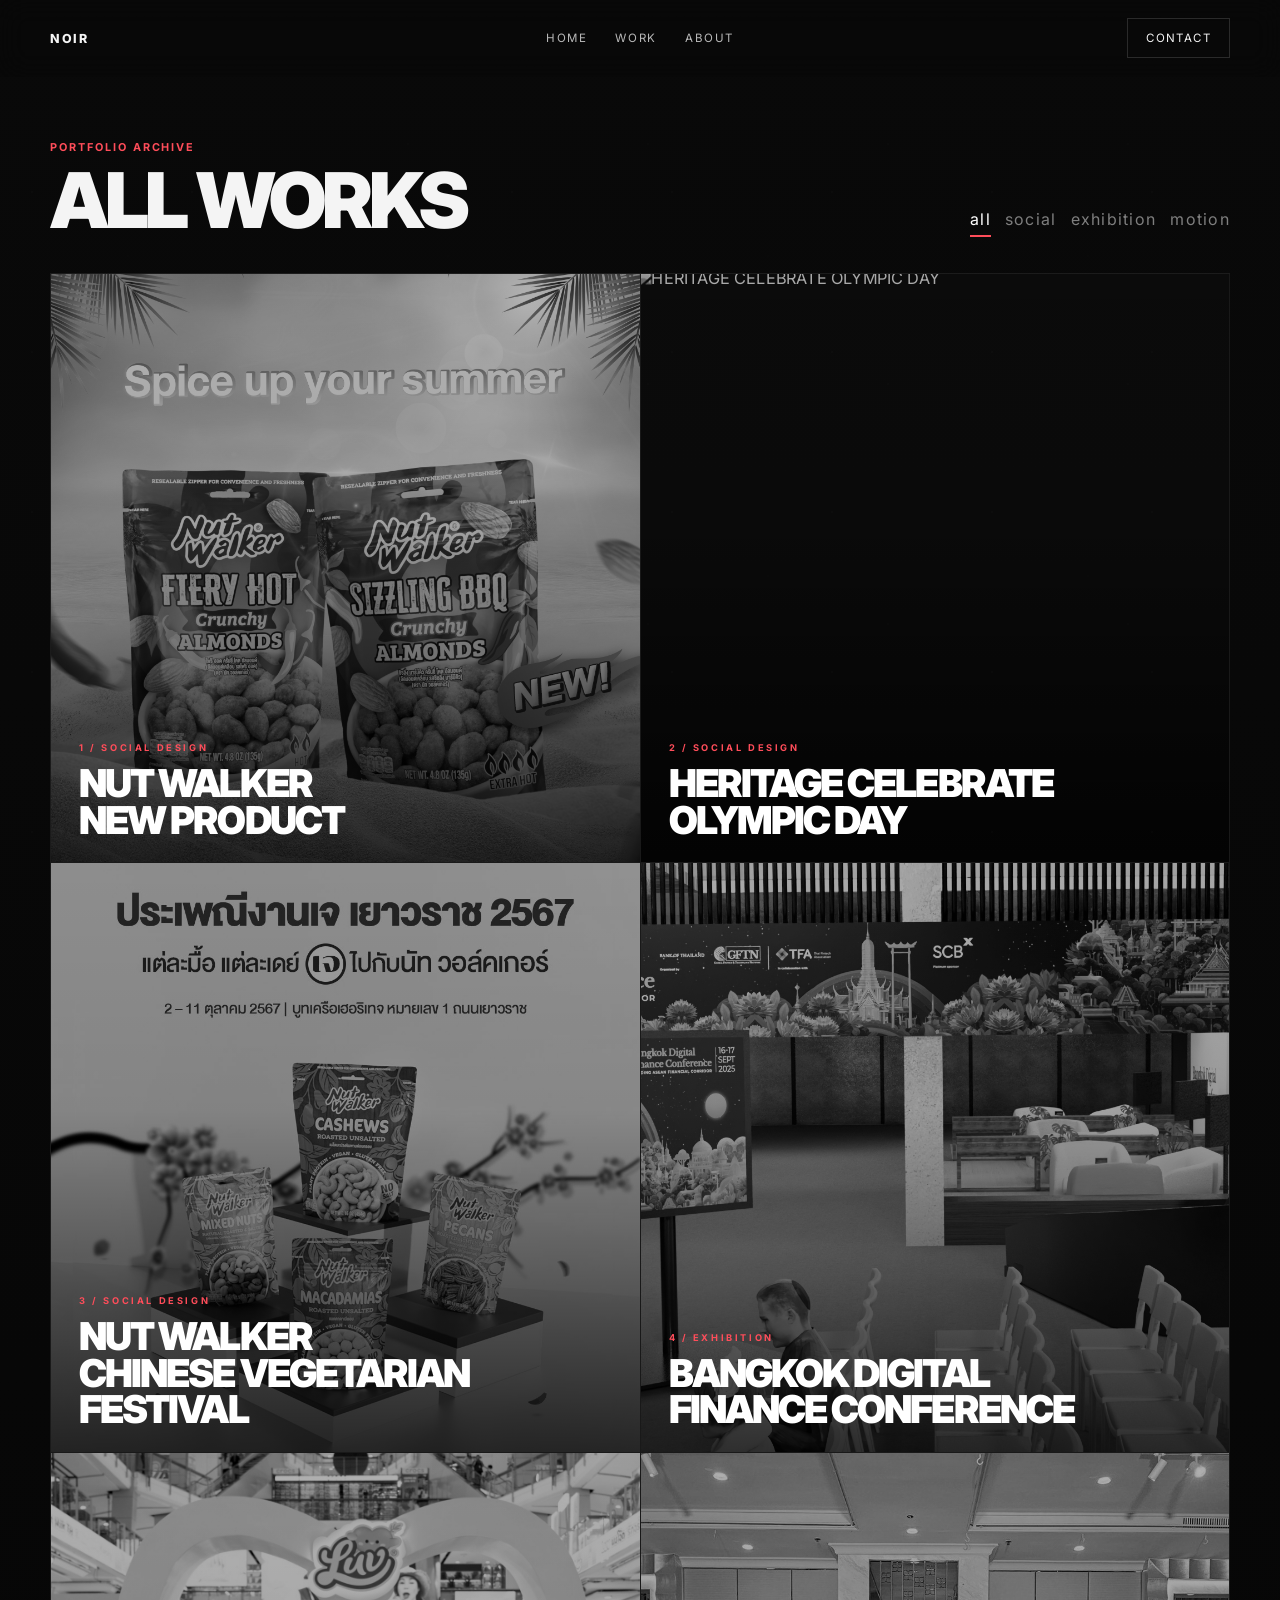
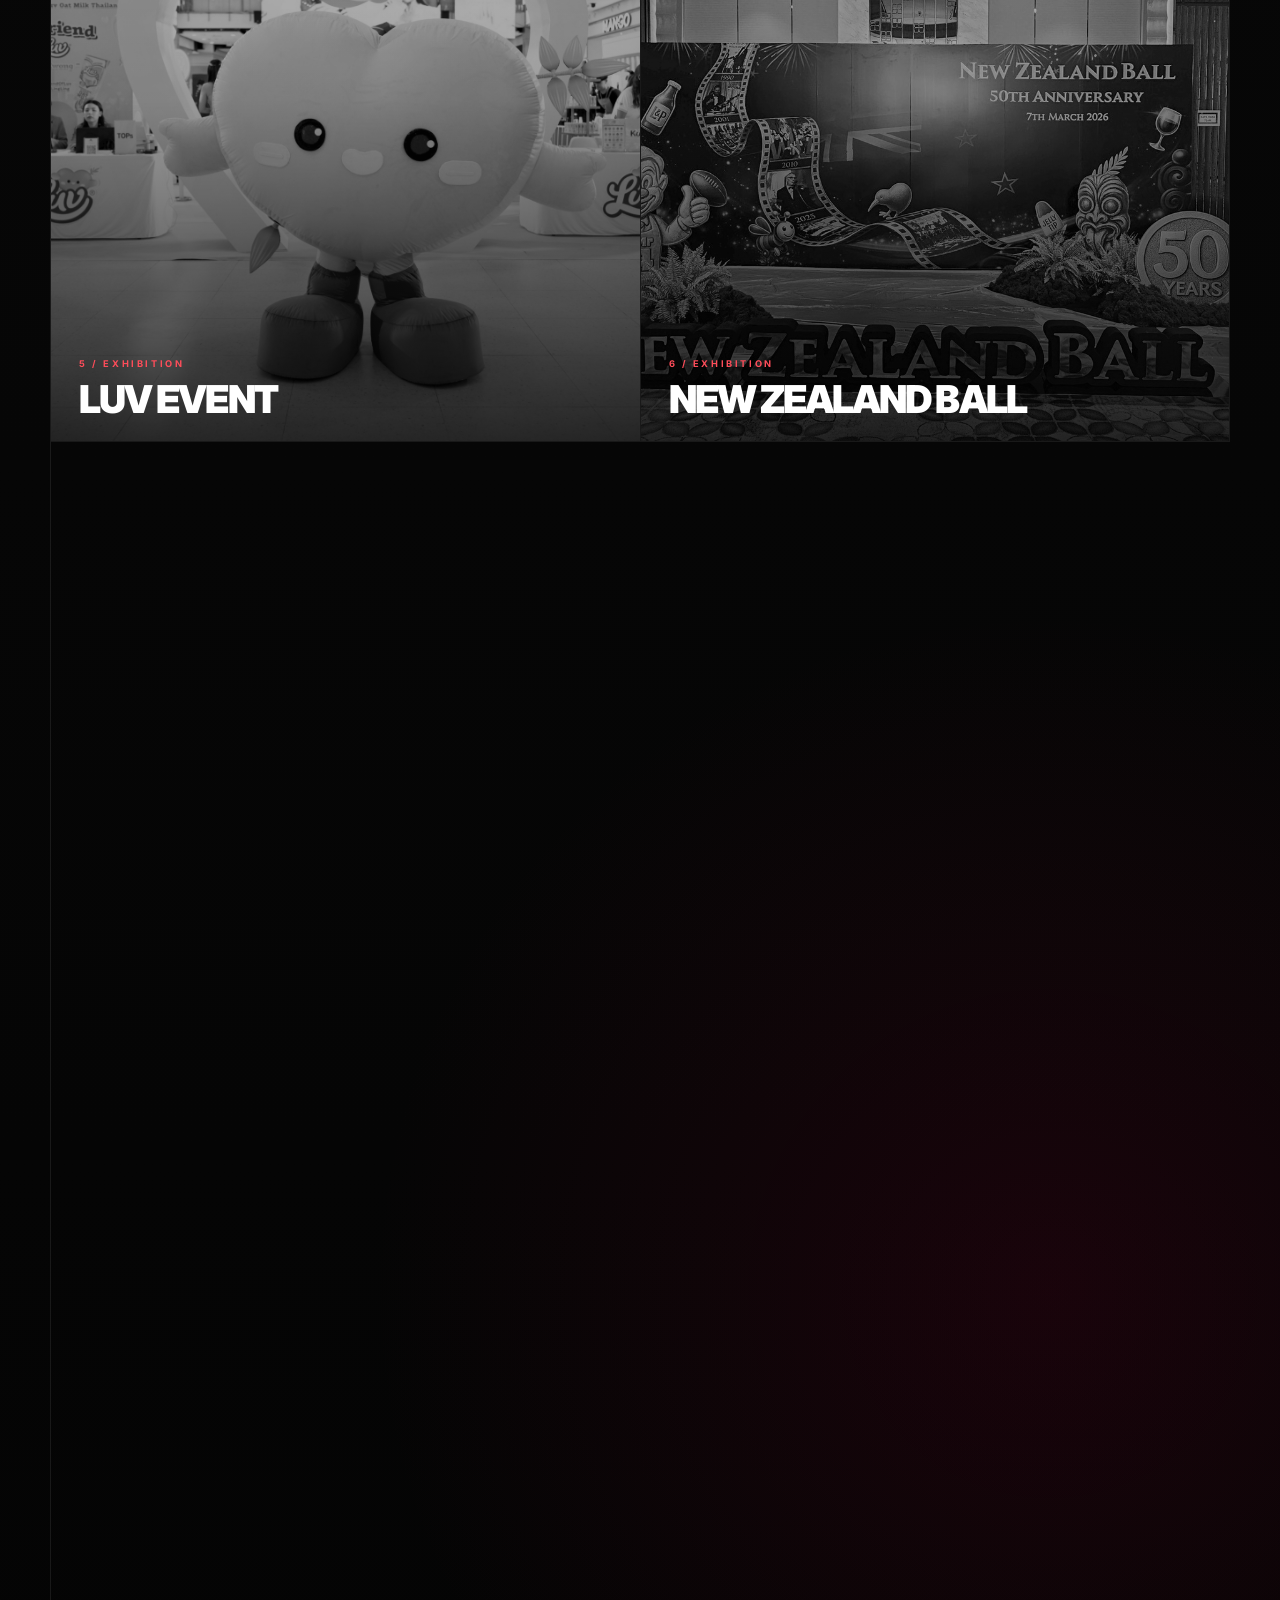
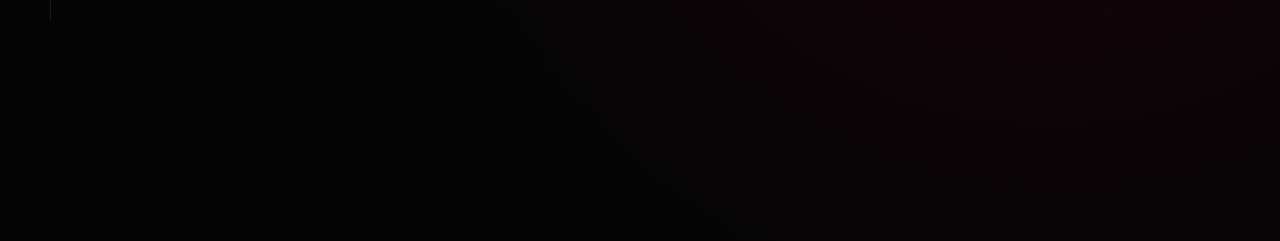
==== works.html @ f93f96a5 "Upload Port" ====
<!DOCTYPE html>
<html lang="th">
<head>
  <meta charset="UTF-8" />
  <meta name="viewport" content="width=device-width, initial-scale=1.0" />
  <title>All Works</title>
  <link rel="preconnect" href="https://fonts.googleapis.com">
  <link rel="preconnect" href="https://fonts.gstatic.com" crossorigin>
  <link href="https://fonts.googleapis.com/css2?family=Inter:wght@400;500;600;700;800;900&display=swap" rel="stylesheet">
  <link rel="stylesheet" href="styles.css" />
</head>
<body>
  <div class="noise"></div>

  <header class="site-header scrolled">
    <div class="container nav-wrap">
      <a class="brand" href="index.html#hero">NOIR</a>
      <nav class="nav">
        <a href="index.html#hero" class="nav-link">HOME</a>
        <a href="index.html#projects" class="nav-link active">WORK</a>
        <a href="index.html#about" class="nav-link">ABOUT</a>
      </nav>
      <a class="contact-btn" href="index.html#contact">CONTACT</a>
    </div>
  </header>

  <main>
    <section class="projects section" style="padding-top: 140px;">
      <div class="container">
        <div class="section-head reveal">
          <div>
            <p class="eyebrow">Portfolio Archive</p>
            <h2>ALL WORKS</h2>
          </div>

          <div class="project-filter" id="projectFilter"></div>
        </div>

        <div class="project-grid" id="projectGrid"></div>
      </div>
    </section>
  </main>

  <script src="script.js"></script>
</body>
</html>
---- styles.css ----
* {
  box-sizing: border-box;
}

:root {
  --bg: #050505;
  --bg-soft: #0c0c0d;
  --text: #f4f4f4;
  --muted: #9a9a9a;
  --line: rgba(255, 255, 255, 0.08);
  --line-strong: rgba(255, 255, 255, 0.14);
  --accent: #ff4d5a;
  --container: 1180px;
}

html {
  scroll-behavior: smooth;
}

body {
  margin: 0;
  font-family: "Inter", sans-serif;
  background:
    radial-gradient(circle at 82% 84%, rgba(120, 0, 40, 0.18), transparent 22%),
    linear-gradient(180deg, #090909 0%, #040404 100%);
  color: var(--text);
  overflow-x: hidden;
}

img {
  display: block;
  max-width: 100%;
}

a {
  color: inherit;
  text-decoration: none;
}

button {
  font: inherit;
}

.noise {
  position: fixed;
  inset: 0;
  z-index: 2;
  pointer-events: none;
  opacity: 0.04;
  background-image:
    radial-gradient(circle at 20% 20%, rgba(255,255,255,0.45) 0 1px, transparent 1px),
    radial-gradient(circle at 70% 60%, rgba(255,255,255,0.3) 0 1px, transparent 1px),
    radial-gradient(circle at 40% 80%, rgba(255,255,255,0.25) 0 1px, transparent 1px);
  background-size: 160px 160px, 240px 240px, 320px 320px;
}

.container {
  width: min(calc(100% - 32px), var(--container));
  margin: 0 auto;
}

.section {
  position: relative;
  z-index: 1;
}

.site-header {
  position: fixed;
  top: 0;
  left: 0;
  width: 100%;
  z-index: 30;
  backdrop-filter: blur(14px);
  background: rgba(8, 8, 8, 0.52);
  border-bottom: 1px solid transparent;
  transition: 0.3s ease;
}

.site-header.scrolled {
  background: rgba(8, 8, 8, 0.88);
  border-color: var(--line);
}

.nav-wrap {
  min-height: 76px;
  display: grid;
  grid-template-columns: 1fr auto 1fr;
  align-items: center;
  gap: 16px;
}

.brand,
.nav-link,
.contact-btn,
.filter-btn,
.mail-btn,
.icon-btn,
.footer-links a {
  transition: 0.3s ease;
}

.brand {
  justify-self: start;
  font-size: 0.78rem;
  font-weight: 800;
  letter-spacing: 0.14em;
}

.nav {
  display: flex;
  gap: 28px;
  justify-self: center;
}

.nav-link {
  position: relative;
  font-size: 0.72rem;
  letter-spacing: 0.14em;
  color: rgba(255,255,255,0.72);
}

.nav-link::after {
  content: "";
  position: absolute;
  left: 0;
  bottom: -8px;
  width: 100%;
  height: 2px;
  background: var(--accent);
  transform: scaleX(0);
  transform-origin: center;
  transition: transform 0.25s ease;
}

.nav-link:hover,
.nav-link.active {
  color: #fff;
}

.nav-link:hover::after,
.nav-link.active::after {
  transform: scaleX(1);
}

.contact-btn {
  justify-self: end;
  border: 1px solid var(--line-strong);
  padding: 12px 18px;
  font-size: 0.72rem;
  letter-spacing: 0.12em;
}

.contact-btn:hover {
  border-color: var(--accent);
  box-shadow: 0 0 0 1px rgba(255, 77, 90, 0.18), 0 10px 30px rgba(255, 77, 90, 0.1);
}

.hero {
  min-height: 100vh;
  display: grid;
  place-items: center;
  padding: 120px 0 80px;
  overflow: hidden;
}

.hero-bg {
  position: absolute;
  inset: 0;
  opacity: 0.34;
}

.hero-bg img {
  width: 100%;
  height: 100%;
  object-fit: cover;
  transform: scale(1.08);
  transition: transform 0.2s linear;
}

.hero::after {
  content: "";
  position: absolute;
  inset: 0;
  background:
    linear-gradient(180deg, rgba(0,0,0,0.12) 0%, rgba(0,0,0,0.34) 50%, rgba(0,0,0,0.76) 100%);
}

.hero-content {
  position: relative;
  z-index: 1;
  text-align: center;
  max-width: 760px;
}

.eyebrow {
  margin: 0 0 12px;
  color: var(--accent);
  text-transform: uppercase;
  letter-spacing: 0.18em;
  font-size: 0.68rem;
  font-weight: 700;
}

.hero h1,
.section-head h2,
.about h2,
.contact h2 {
  margin: 0;
  line-height: 0.92;
  letter-spacing: -0.05em;
  font-weight: 900;
}

.hero h1 {
  font-size: clamp(3.5rem, 10vw, 8rem);
}

.hero-text {
  max-width: 640px;
  margin: 20px auto 0;
  color: #c8c8c8;
  line-height: 1.8;
  font-size: 0.98rem;
}

.hero-text span {
  color: var(--accent);
}

.scroll-link {
  margin-top: 46px;
  display: inline-flex;
  flex-direction: column;
  align-items: center;
  gap: 12px;
  color: rgba(255,255,255,0.68);
  font-size: 0.65rem;
  letter-spacing: 0.14em;
}

.scroll-link i {
  width: 1px;
  height: 72px;
  background: linear-gradient(180deg, rgba(255,255,255,0.14), var(--accent));
  animation: pulseLine 1.8s infinite ease-in-out;
}

@keyframes pulseLine {
  0%, 100% { transform: scaleY(0.64); opacity: 0.6; }
  50% { transform: scaleY(1); opacity: 1; }
}

.projects {
  padding: 110px 0 220px;
  position: relative;
}

.section-head {
  display: flex;
  justify-content: space-between;
  align-items: end;
  gap: 24px;
  margin-bottom: 36px;
}

.section-head h2,
.about h2,
.contact h2 {
  font-size: clamp(2.4rem, 6vw, 5rem);
}

.projects-wrap {
  position: relative;
}

.project-filter {
  display: flex;
  gap: 14px;
  flex-wrap: wrap;
  justify-content: flex-end;
}

.filter-btn {
  border: 0;
  background: transparent;
  color: rgba(255,255,255,0.48);
  cursor: pointer;
  position: relative;
  padding: 0 0 8px;
  text-transform: lowercase;
  letter-spacing: 0.08em;
}

.filter-btn::after {
  content: "";
  position: absolute;
  left: 0;
  bottom: 0;
  width: 100%;
  height: 2px;
  background: var(--accent);
  transform: scaleX(0);
  transform-origin: center;
  transition: transform 0.25s ease;
}

.filter-btn:hover,
.filter-btn.active {
  color: #fff;
}

.filter-btn:hover::after,
.filter-btn.active::after {
  transform: scaleX(1);
}

.project-grid {
  display: grid;
  grid-template-columns: repeat(2, minmax(0, 1fr));
  gap: 0;
  border-top: 1px solid var(--line);
  border-left: 1px solid var(--line);
}

.project-card {
  border-right: 1px solid var(--line);
  border-bottom: 1px solid var(--line);
  background: #050505;
  overflow: hidden;
  transition: border-color 0.3s ease;
}

.project-card:hover {
  border-color: rgba(255, 77, 90, 0.22);
}

.project-card a {
  display: block;
  width: 100%;
  height: 100%;
}

.project-image {
  position: relative;
  aspect-ratio: 1 / 1;
  overflow: hidden;
  background: #0b0b0b;
}

.project-image::after {
  content: "";
  position: absolute;
  inset: 0;
  background: linear-gradient(
    180deg,
    rgba(0, 0, 0, 0.04) 0%,
    rgba(0, 0, 0, 0.1) 42%,
    rgba(0, 0, 0, 0.74) 100%
  );
  pointer-events: none;
}

.project-image img {
  width: 100%;
  height: 100%;
  object-fit: cover;
  filter: grayscale(100%) brightness(0.72);
  transform: scale(1.02);
  transition: filter 0.45s ease, transform 0.55s ease;
}

.project-card:hover .project-image img {
  filter: grayscale(0%) brightness(1);
  transform: scale(1.06);
}

.project-overlay {
  position: absolute;
  left: 28px;
  right: 28px;
  bottom: 24px;
  z-index: 2;
}

.project-type {
  margin: 0 0 12px;
  font-size: 0.58rem;
  letter-spacing: 0.28em;
  text-transform: uppercase;
  color: var(--accent);
  font-weight: 700;
}

.project-overlay h3 {
  margin: 0;
  color: #fff;
  font-size: clamp(1.6rem, 3vw, 2.7rem);
  line-height: 0.95;
  letter-spacing: -0.05em;
  font-weight: 900;
}


.project-footer {
  position: absolute;
  left: 50%;
  bottom: -120px;
  transform: translateX(-50%);
  display: flex;
  justify-content: center;
  align-items: center;
  z-index: 3;
}

.view-all-btn {
  display: inline-flex;
  align-items: center;
  justify-content: center;
  min-height: 48px;
  padding: 0 22px;
  border: 1px solid var(--line-strong);
  color: #fff;
  font-size: 0.72rem;
  letter-spacing: 0.14em;
  background: rgba(0, 0, 0, 0.35);
  transition: 0.3s ease;
  white-space: nowrap;
}

.view-all-btn:hover {
  border-color: var(--accent);
  color: var(--accent);
  box-shadow: 0 0 0 1px rgba(255, 77, 90, 0.16), 0 10px 24px rgba(255, 77, 90, 0.08);
}

.about {
  padding: 64px 0 110px;
}

.about-grid {
  display: grid;
  grid-template-columns: 1.2fr 0.8fr;
  gap: 32px;
  padding-top: 36px;
  border-top: 1px solid var(--line);
}

.about p {
  margin: 0 0 16px;
  color: #c7c7c7;
  line-height: 1.8;
}

.contact {
  padding: 40px 0 110px;
}

.contact-box {
  min-height: 420px;
  padding: 76px 32px;
  display: flex;
  flex-direction: column;
  justify-content: center;
  align-items: center;
  border-top: 1px solid var(--line);
  text-align: center;
  background:
    radial-gradient(circle at 50% 100%, rgba(120, 0, 32, 0.22), transparent 30%);
}

.contact-actions {
  display: flex;
  align-items: center;
  justify-content: center;
  gap: 10px;
  flex-wrap: wrap;
  margin-top: 32px;
}

.mail-btn {
  min-height: 58px;
  display: inline-flex;
  align-items: center;
  gap: 12px;
  padding: 0 18px;
  background: #f2f2f2;
  color: #111;
  font-size: 0.82rem;
  letter-spacing: 0.08em;
  font-weight: 600;
}

.mail-btn:hover {
  transform: translateY(-2px);
}

.icon-btn {
  width: 58px;
  height: 58px;
  display: grid;
  place-items: center;
  border: 1px solid var(--line-strong);
  color: rgba(255,255,255,0.8);
}

.icon-btn:hover {
  border-color: var(--accent);
  color: #fff;
}

.site-footer {
  padding: 20px 0;
  border-top: 1px solid var(--line);
  background: rgba(255,255,255,0.02);
}

.footer-wrap {
  display: flex;
  justify-content: space-between;
  align-items: center;
  gap: 16px;
  flex-wrap: wrap;
  font-size: 0.65rem;
  letter-spacing: 0.12em;
  color: rgba(255,255,255,0.58);
}

.footer-links {
  display: flex;
  gap: 18px;
  flex-wrap: wrap;
}

.footer-links a:hover {
  color: #fff;
}

.reveal {
  opacity: 0;
  transform: translateY(26px);
  transition: opacity 0.7s ease, transform 0.7s ease;
}

.reveal.visible {
  opacity: 1;
  transform: translateY(0);
}

.project-empty,
.project-error {
  padding: 32px;
  border-right: 1px solid var(--line);
  border-bottom: 1px solid var(--line);
  color: var(--muted);
}

@media (max-width: 900px) {
  .nav-wrap {
    grid-template-columns: 1fr;
    justify-items: center;
    padding: 16px 0;
  }

  .brand,
  .contact-btn,
  .nav {
    justify-self: center;
  }

  .section-head,
  .about-grid {
    display: grid;
    grid-template-columns: 1fr;
  }

  .project-filter {
    justify-content: flex-start;
  }
}

@media (max-width: 700px) {
  .nav {
    gap: 18px;
    flex-wrap: wrap;
    justify-content: center;
  }

  .hero {
    min-height: 92vh;
  }

  .project-grid {
    grid-template-columns: 1fr;
  }

  .project-overlay {
    left: 20px;
    right: 20px;
    bottom: 20px;
  }

  .project-overlay h3 {
    font-size: clamp(1.4rem, 8vw, 2.2rem);
  }

  .project-footer {
    bottom: -90px;
  }

  .view-all-btn {
    min-height: 44px;
    padding: 0 18px;
    font-size: 0.68rem;
  }

  .contact-box {
    min-height: 320px;
    padding: 64px 20px;
  }

  .mail-btn,
  .icon-btn {
    width: 100%;
    justify-content: center;
  }

  .icon-btn {
    max-width: 80px;
  }

  .footer-wrap {
    flex-direction: column;
    align-items: flex-start;
  }
}
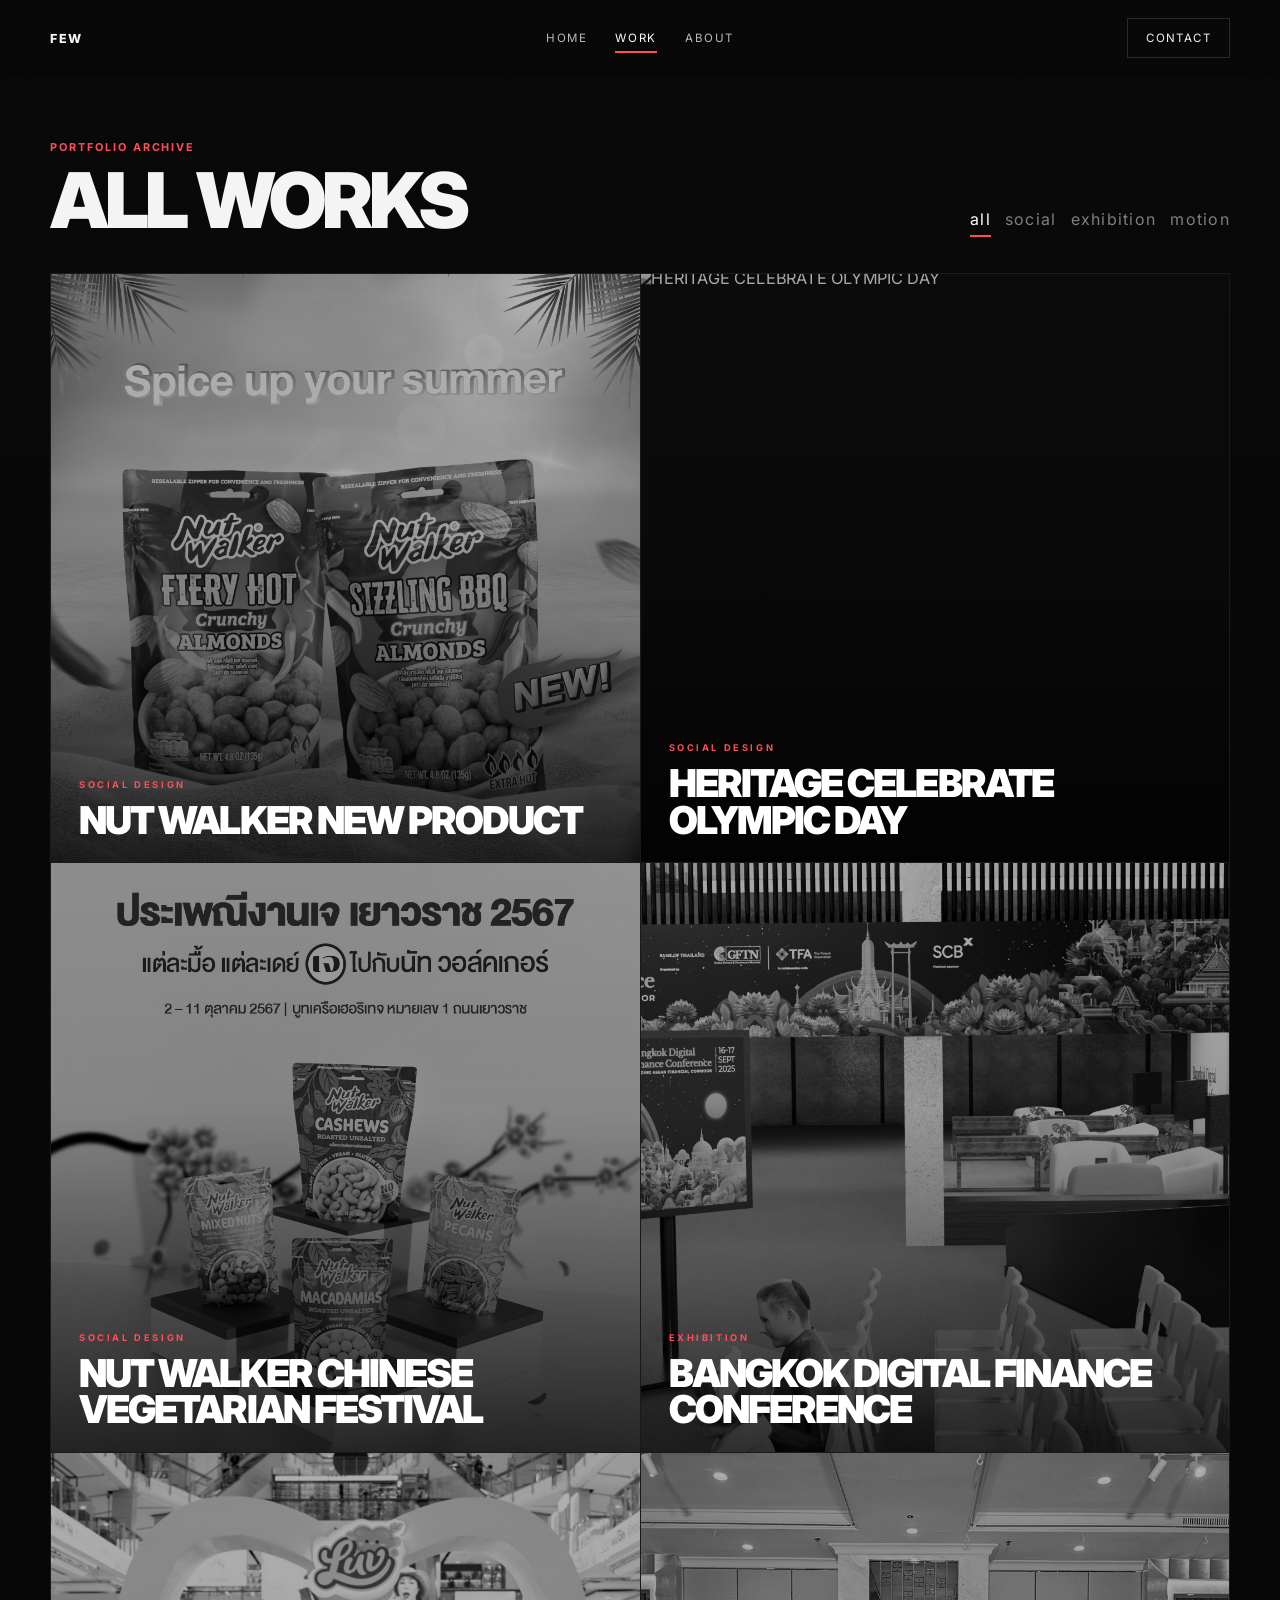
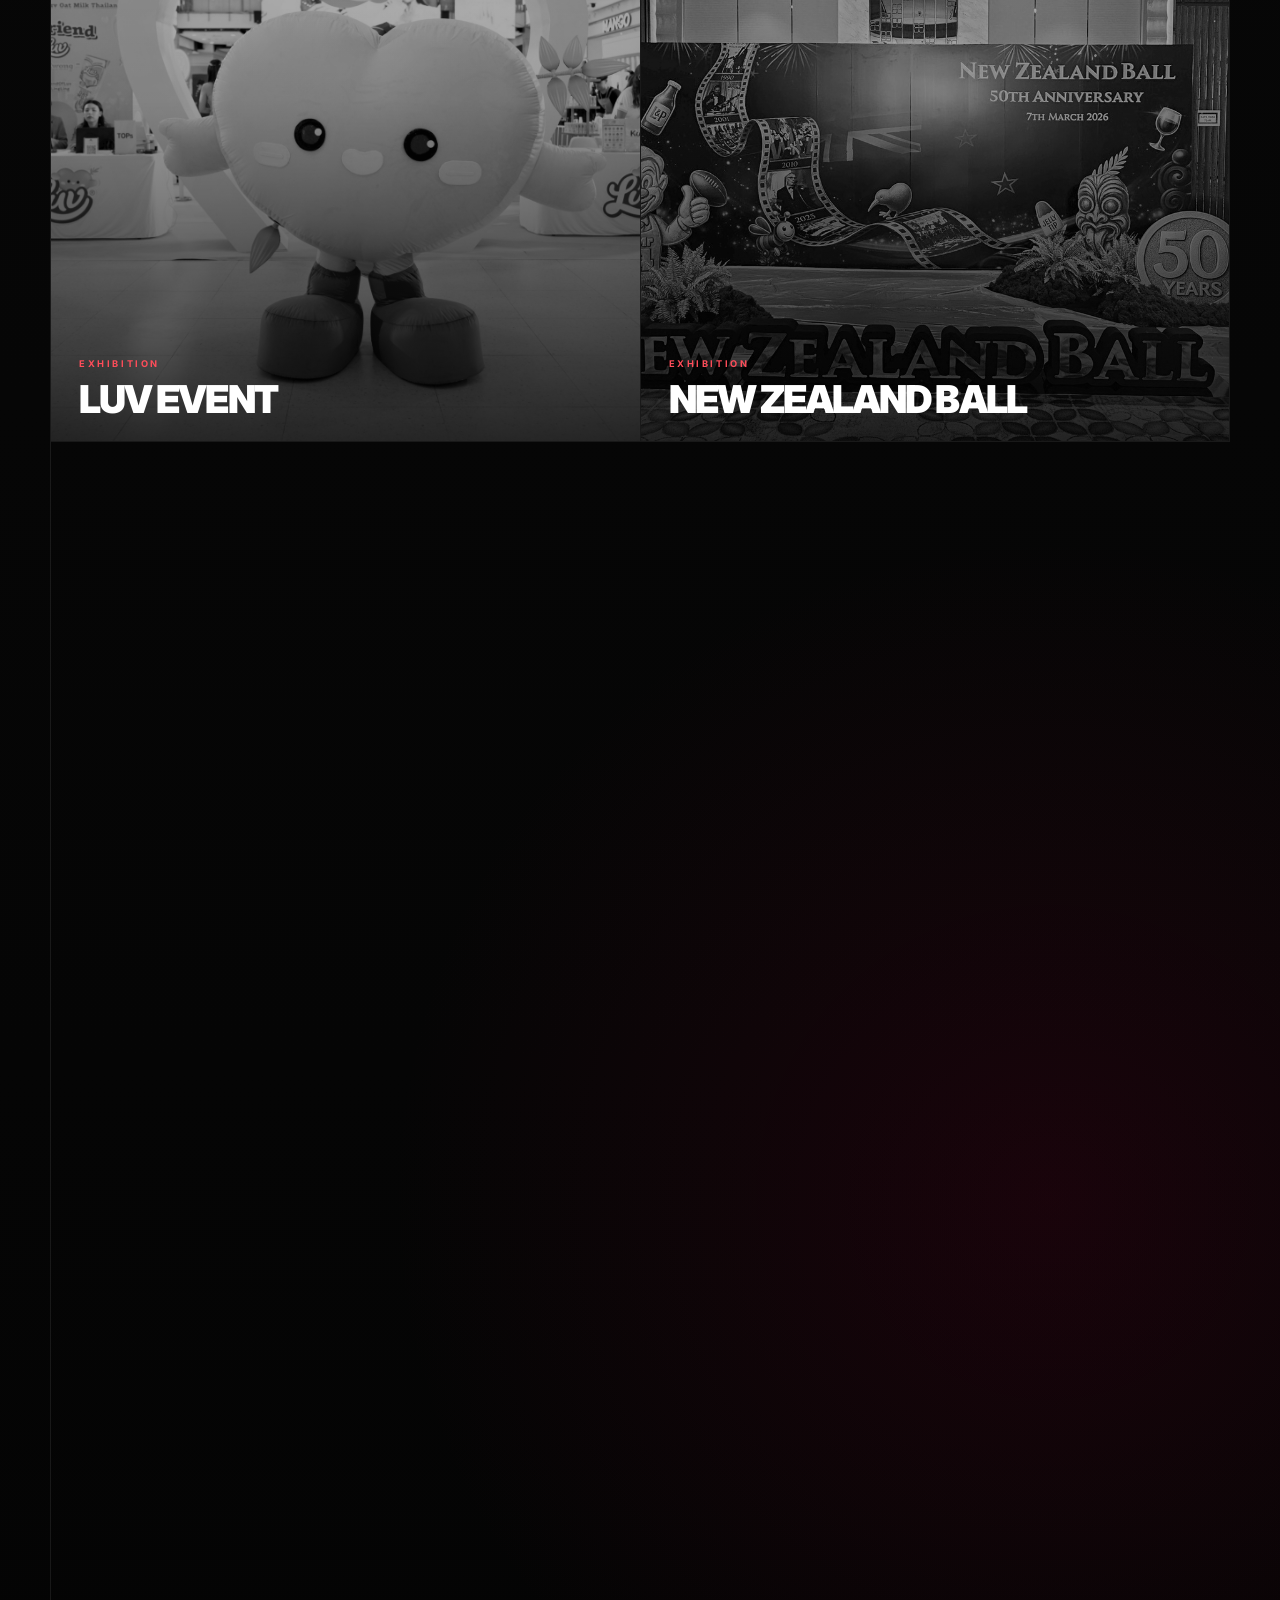
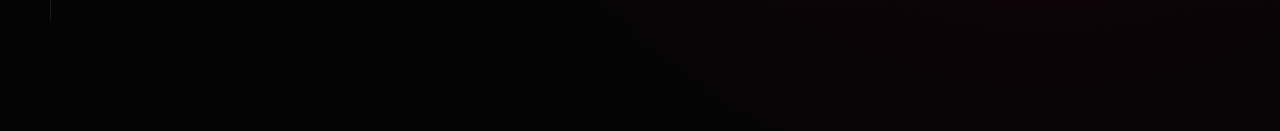
==== commit 3cfe193c: "update port" ====
--- a/works.html
+++ b/works.html
@@ -3,7 +3,8 @@
 <head>
   <meta charset="UTF-8" />
   <meta name="viewport" content="width=device-width, initial-scale=1.0" />
-  <title>All Works</title>
+  <title>All Works | Few Portfolio</title>
+  <meta name="description" content="All portfolio works" />
   <link rel="preconnect" href="https://fonts.googleapis.com">
   <link rel="preconnect" href="https://fonts.gstatic.com" crossorigin>
   <link href="https://fonts.googleapis.com/css2?family=Inter:wght@400;500;600;700;800;900&display=swap" rel="stylesheet">
@@ -14,19 +15,21 @@
 
   <header class="site-header scrolled">
     <div class="container nav-wrap">
-      <a class="brand" href="index.html#hero">NOIR</a>
+      <a class="brand" href="index.html#hero">FEW</a>
+
       <nav class="nav">
         <a href="index.html#hero" class="nav-link">HOME</a>
-        <a href="index.html#projects" class="nav-link active">WORK</a>
+        <a href="works.html" class="nav-link active">WORK</a>
         <a href="index.html#about" class="nav-link">ABOUT</a>
       </nav>
+
       <a class="contact-btn" href="index.html#contact">CONTACT</a>
     </div>
   </header>
 
   <main>
-    <section class="projects section" style="padding-top: 140px;">
-      <div class="container">
+    <section class="projects section projects-page" id="projects">
+      <div class="container projects-wrap">
         <div class="section-head reveal">
           <div>
             <p class="eyebrow">Portfolio Archive</p>
--- a/styles.css
+++ b/styles.css
@@ -95,7 +95,10 @@
 .filter-btn,
 .mail-btn,
 .icon-btn,
-.footer-links a {
+.footer-links a,
+.view-all-btn,
+.back-link,
+.lightbox-close {
   transition: 0.3s ease;
 }
 
@@ -150,46 +153,11 @@
   letter-spacing: 0.12em;
 }
 
-.contact-btn:hover {
+.contact-btn:hover,
+.view-all-btn:hover {
   border-color: var(--accent);
+  color: var(--accent);
   box-shadow: 0 0 0 1px rgba(255, 77, 90, 0.18), 0 10px 30px rgba(255, 77, 90, 0.1);
-}
-
-.hero {
-  min-height: 100vh;
-  display: grid;
-  place-items: center;
-  padding: 120px 0 80px;
-  overflow: hidden;
-}
-
-.hero-bg {
-  position: absolute;
-  inset: 0;
-  opacity: 0.34;
-}
-
-.hero-bg img {
-  width: 100%;
-  height: 100%;
-  object-fit: cover;
-  transform: scale(1.08);
-  transition: transform 0.2s linear;
-}
-
-.hero::after {
-  content: "";
-  position: absolute;
-  inset: 0;
-  background:
-    linear-gradient(180deg, rgba(0,0,0,0.12) 0%, rgba(0,0,0,0.34) 50%, rgba(0,0,0,0.76) 100%);
-}
-
-.hero-content {
-  position: relative;
-  z-index: 1;
-  text-align: center;
-  max-width: 760px;
 }
 
 .eyebrow {
@@ -204,11 +172,54 @@
 .hero h1,
 .section-head h2,
 .about h2,
-.contact h2 {
+.contact h2,
+.project-head h1 {
   margin: 0;
   line-height: 0.92;
   letter-spacing: -0.05em;
   font-weight: 900;
+}
+
+.hero {
+  min-height: 100vh;
+  display: grid;
+  place-items: center;
+  padding: 120px 0 80px;
+  overflow: hidden;
+}
+
+.hero-bg {
+  position: absolute;
+  inset: 0;
+  opacity: 0.34;
+}
+
+.hero-bg img {
+  width: 100%;
+  height: 100%;
+  object-fit: cover;
+  transform: scale(1.08);
+  transition: transform 0.2s linear;
+}
+
+.hero::after {
+  content: "";
+  position: absolute;
+  inset: 0;
+  background:
+    linear-gradient(
+      180deg,
+      rgba(0,0,0,0.12) 0%,
+      rgba(0,0,0,0.34) 50%,
+      rgba(0,0,0,0.76) 100%
+    );
+}
+
+.hero-content {
+  position: relative;
+  z-index: 1;
+  text-align: center;
+  max-width: 760px;
 }
 
 .hero h1 {
@@ -246,12 +257,27 @@
 }
 
 @keyframes pulseLine {
-  0%, 100% { transform: scaleY(0.64); opacity: 0.6; }
-  50% { transform: scaleY(1); opacity: 1; }
+  0%, 100% {
+    transform: scaleY(0.64);
+    opacity: 0.6;
+  }
+  50% {
+    transform: scaleY(1);
+    opacity: 1;
+  }
 }
 
 .projects {
   padding: 110px 0 220px;
+  position: relative;
+}
+
+.projects-page {
+  padding-top: 140px;
+  padding-bottom: 110px;
+}
+
+.projects-wrap {
   position: relative;
 }
 
@@ -267,10 +293,6 @@
 .about h2,
 .contact h2 {
   font-size: clamp(2.4rem, 6vw, 5rem);
-}
-
-.projects-wrap {
-  position: relative;
 }
 
 .project-filter {
@@ -351,12 +373,13 @@
   content: "";
   position: absolute;
   inset: 0;
-  background: linear-gradient(
-    180deg,
-    rgba(0, 0, 0, 0.04) 0%,
-    rgba(0, 0, 0, 0.1) 42%,
-    rgba(0, 0, 0, 0.74) 100%
-  );
+  background:
+    linear-gradient(
+      180deg,
+      rgba(0, 0, 0, 0.04) 0%,
+      rgba(0, 0, 0, 0.1) 42%,
+      rgba(0, 0, 0, 0.74) 100%
+    );
   pointer-events: none;
 }
 
@@ -399,7 +422,6 @@
   letter-spacing: -0.05em;
   font-weight: 900;
 }
-
 
 .project-footer {
   position: absolute;
@@ -423,14 +445,15 @@
   font-size: 0.72rem;
   letter-spacing: 0.14em;
   background: rgba(0, 0, 0, 0.35);
-  transition: 0.3s ease;
   white-space: nowrap;
 }
 
-.view-all-btn:hover {
-  border-color: var(--accent);
-  color: var(--accent);
-  box-shadow: 0 0 0 1px rgba(255, 77, 90, 0.16), 0 10px 24px rgba(255, 77, 90, 0.08);
+.project-empty,
+.project-error {
+  padding: 32px;
+  border-right: 1px solid var(--line);
+  border-bottom: 1px solid var(--line);
+  color: var(--muted);
 }
 
 .about {
@@ -535,6 +558,179 @@
   color: #fff;
 }
 
+.project-page {
+  padding-top: 110px;
+}
+
+.project-hero {
+  padding: 40px 0 0;
+}
+
+.back-link {
+  display: inline-block;
+  margin-bottom: 28px;
+  color: rgba(255,255,255,0.72);
+  letter-spacing: 0.08em;
+  font-size: 0.78rem;
+}
+
+.back-link:hover {
+  color: #fff;
+}
+
+.project-head h1 {
+  font-size: clamp(2.8rem, 7vw, 6rem);
+}
+
+.project-banner {
+  padding: 28px 0 40px;
+}
+
+.project-banner-image {
+  border: 1px solid var(--line);
+  overflow: hidden;
+  background: #0b0b0b;
+}
+
+.project-banner-image img {
+  width: 100%;
+  display: block;
+}
+
+.project-info {
+  padding: 20px 0 64px;
+}
+
+.project-info-grid {
+  display: grid;
+  grid-template-columns: 1.2fr 0.8fr;
+  gap: 32px;
+  border-top: 1px solid var(--line);
+  padding-top: 32px;
+}
+
+.project-overview {
+  color: #c8c8c8;
+  line-height: 1.9;
+  font-size: 1rem;
+}
+
+.project-meta-list {
+  display: grid;
+  gap: 18px;
+}
+
+.meta-item {
+  padding-bottom: 14px;
+  border-bottom: 1px solid var(--line);
+}
+
+.meta-item span {
+  display: block;
+  margin-bottom: 8px;
+  color: var(--muted);
+  font-size: 0.75rem;
+  letter-spacing: 0.12em;
+  text-transform: uppercase;
+}
+
+.meta-item strong {
+  font-size: 1rem;
+  color: #fff;
+}
+
+.project-gallery {
+  padding: 0 0 100px;
+}
+
+.project-gallery-grid {
+  display: grid;
+  grid-template-columns: repeat(2, minmax(0, 1fr));
+  gap: 0;
+  border-top: 1px solid var(--line);
+  border-left: 1px solid var(--line);
+  margin-top: 18px;
+}
+
+.gallery-item {
+  position: relative;
+  overflow: hidden;
+  background: #0b0b0b;
+  border-right: 1px solid var(--line);
+  border-bottom: 1px solid var(--line);
+  cursor: pointer;
+}
+
+.gallery-item.square {
+  aspect-ratio: 1 / 1;
+}
+
+.gallery-item.tall {
+  aspect-ratio: 1 / 1.45;
+}
+
+.gallery-item.wide {
+  grid-column: span 2;
+  aspect-ratio: 2 / 1;
+}
+
+.gallery-item img {
+  width: 100%;
+  height: 100%;
+  object-fit: cover;
+  display: block;
+  transition: transform 0.45s ease;
+}
+
+.gallery-item:hover img {
+  transform: scale(1.04);
+}
+
+.lightbox {
+  position: fixed;
+  inset: 0;
+  z-index: 9999;
+  display: flex;
+  align-items: center;
+  justify-content: center;
+  padding: 32px;
+  background: rgba(0, 0, 0, 0.86);
+  opacity: 0;
+  visibility: hidden;
+  transition: opacity 0.25s ease, visibility 0.25s ease;
+}
+
+.lightbox.is-open {
+  opacity: 1;
+  visibility: visible;
+}
+
+.lightbox-image {
+  max-width: min(1200px, 92vw);
+  max-height: 88vh;
+  object-fit: contain;
+  box-shadow: 0 20px 60px rgba(0, 0, 0, 0.45);
+}
+
+.lightbox-close {
+  position: absolute;
+  top: 18px;
+  right: 18px;
+  width: 48px;
+  height: 48px;
+  border: 1px solid rgba(255,255,255,0.18);
+  background: rgba(0,0,0,0.35);
+  color: #fff;
+  font-size: 1.8rem;
+  line-height: 1;
+  cursor: pointer;
+}
+
+.lightbox-close:hover {
+  border-color: var(--accent);
+  color: var(--accent);
+}
+
 .reveal {
   opacity: 0;
   transform: translateY(26px);
@@ -546,12 +742,50 @@
   transform: translateY(0);
 }
 
-.project-empty,
-.project-error {
-  padding: 32px;
-  border-right: 1px solid var(--line);
-  border-bottom: 1px solid var(--line);
-  color: var(--muted);
+.project-video,
+.gallery-video,
+.project-banner-video,
+.lightbox-video {
+  width: 100%;
+  height: 100%;
+  object-fit: cover;
+  display: block;
+}
+
+.project-banner-video {
+  max-height: 80vh;
+  background: #000;
+}
+
+.gallery-item.is-video {
+  position: relative;
+}
+
+.video-open-btn {
+  position: absolute;
+  left: 20px;
+  bottom: 20px;
+  z-index: 2;
+  min-height: 40px;
+  padding: 0 16px;
+  border: 1px solid rgba(255,255,255,0.22);
+  background: rgba(0,0,0,0.45);
+  color: #fff;
+  cursor: pointer;
+  letter-spacing: 0.14em;
+  font-size: 0.68rem;
+}
+
+.video-open-btn:hover {
+  border-color: var(--accent);
+  color: var(--accent);
+}
+
+.lightbox-video {
+  max-width: min(1200px, 92vw);
+  max-height: 88vh;
+  object-fit: contain;
+  background: #000;
 }
 
 @media (max-width: 900px) {
@@ -568,7 +802,8 @@
   }
 
   .section-head,
-  .about-grid {
+  .about-grid,
+  .project-info-grid {
     display: grid;
     grid-template-columns: 1fr;
   }
@@ -589,7 +824,8 @@
     min-height: 92vh;
   }
 
-  .project-grid {
+  .project-grid,
+  .project-gallery-grid {
     grid-template-columns: 1fr;
   }
 
@@ -613,6 +849,26 @@
     font-size: 0.68rem;
   }
 
+  .gallery-item.wide {
+    grid-column: span 1;
+    aspect-ratio: 1 / 1;
+  }
+
+  .gallery-item.tall {
+    aspect-ratio: 1 / 1.2;
+  }
+
+  .lightbox {
+    padding: 20px;
+  }
+
+  .lightbox-close {
+    top: 12px;
+    right: 12px;
+    width: 42px;
+    height: 42px;
+  }
+
   .contact-box {
     min-height: 320px;
     padding: 64px 20px;
@@ -632,4 +888,4 @@
     flex-direction: column;
     align-items: flex-start;
   }
-}
+}
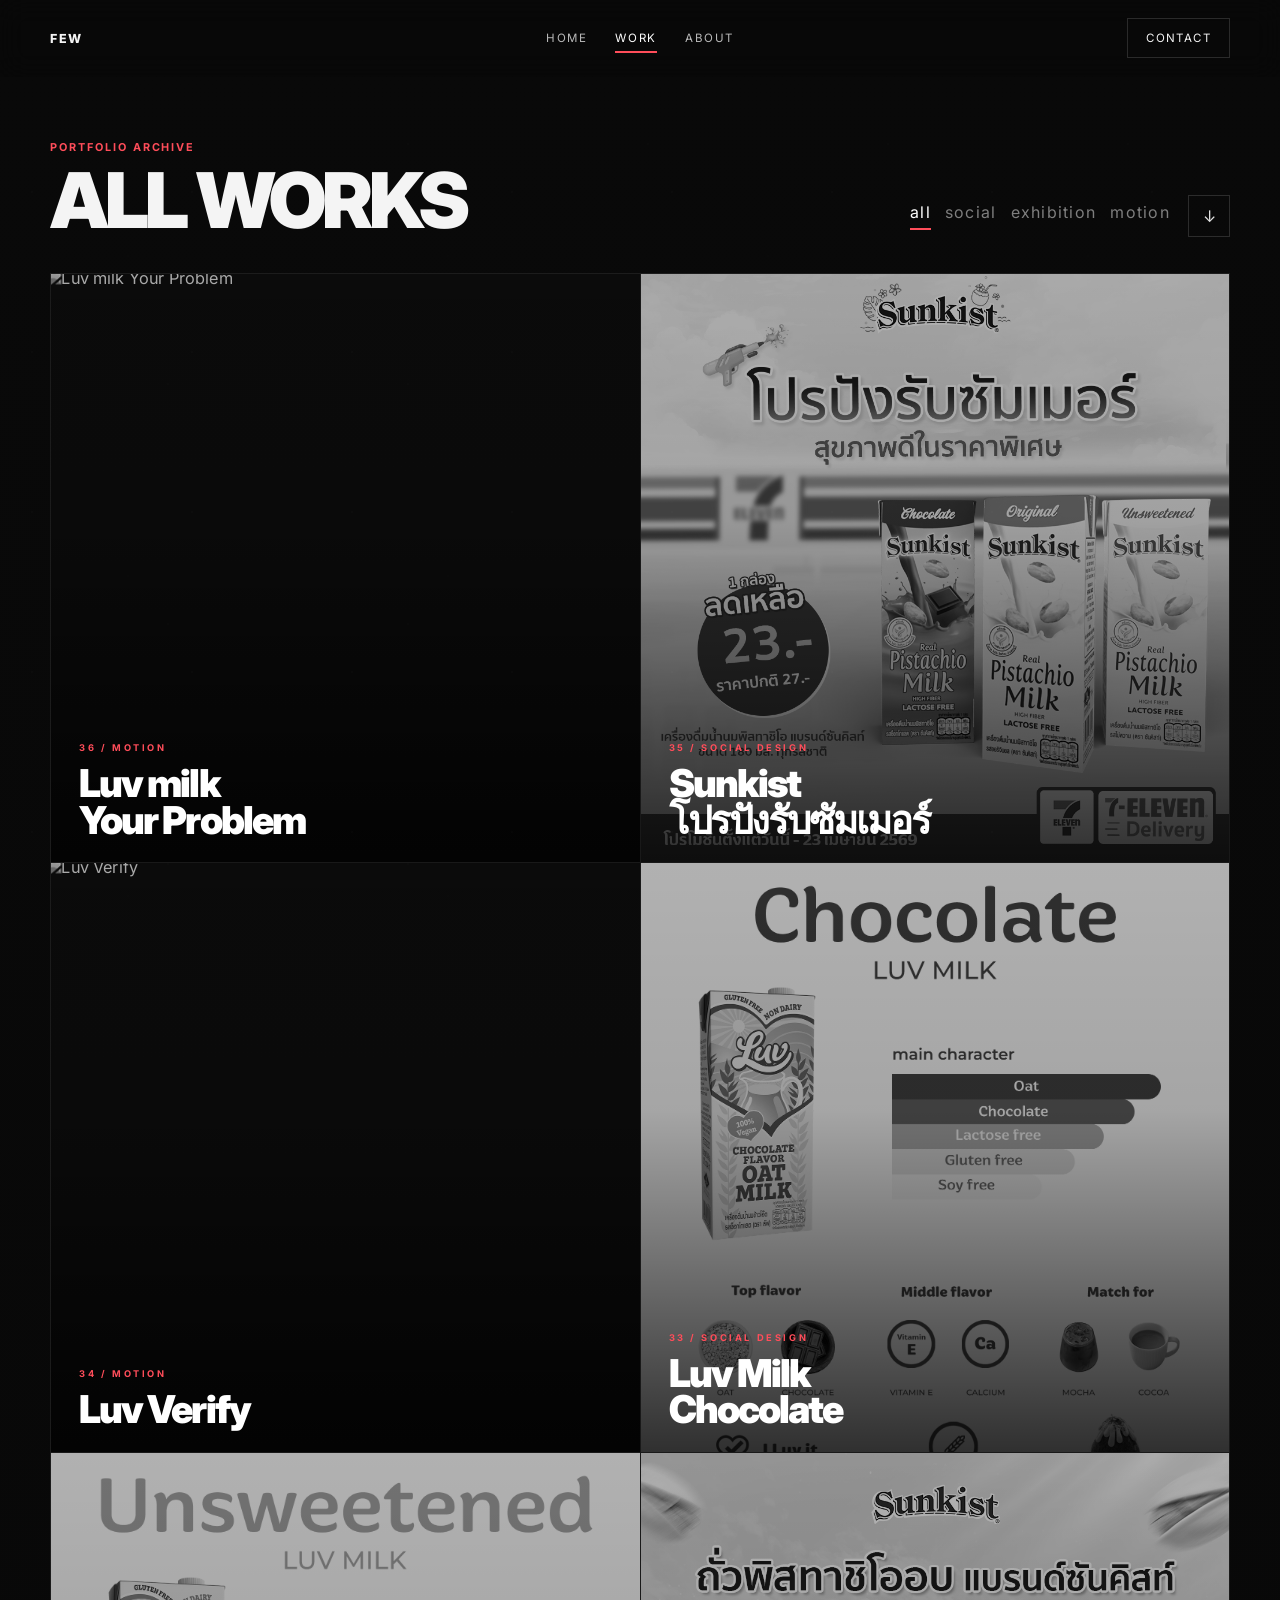
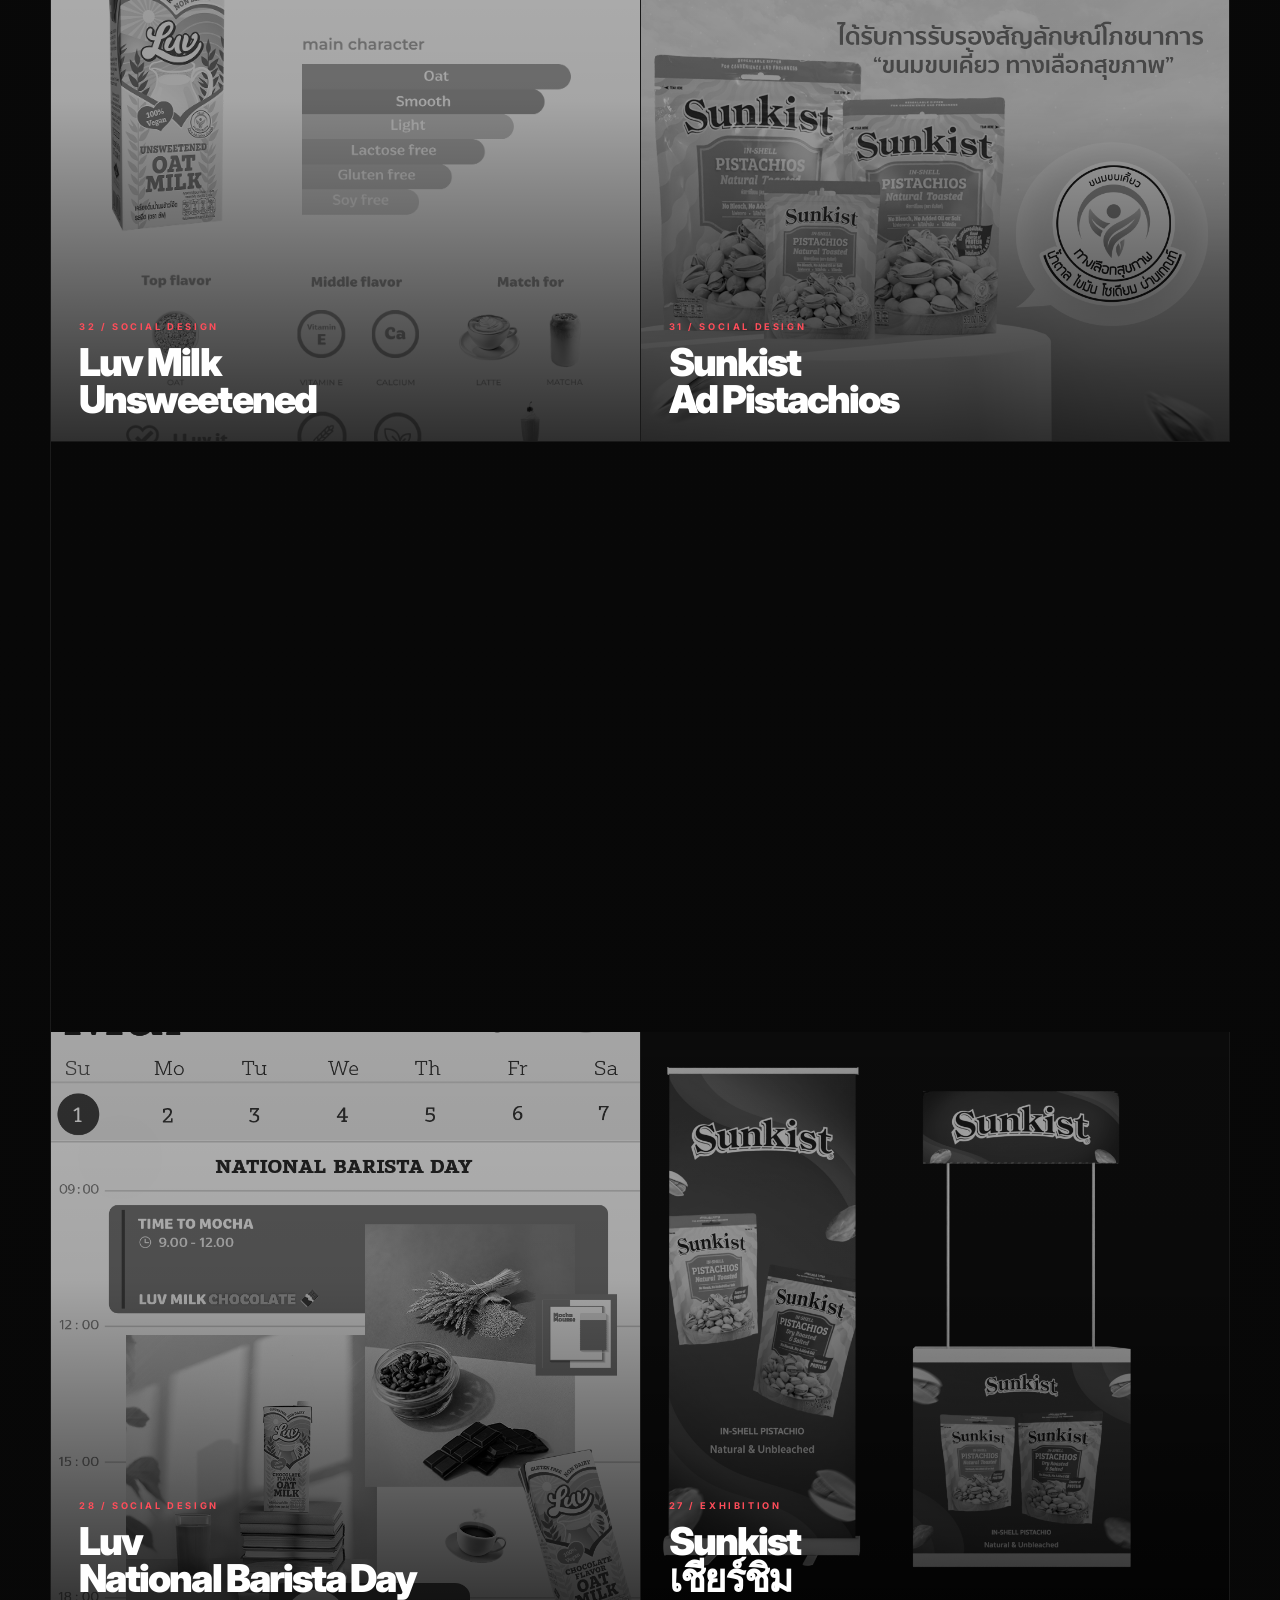
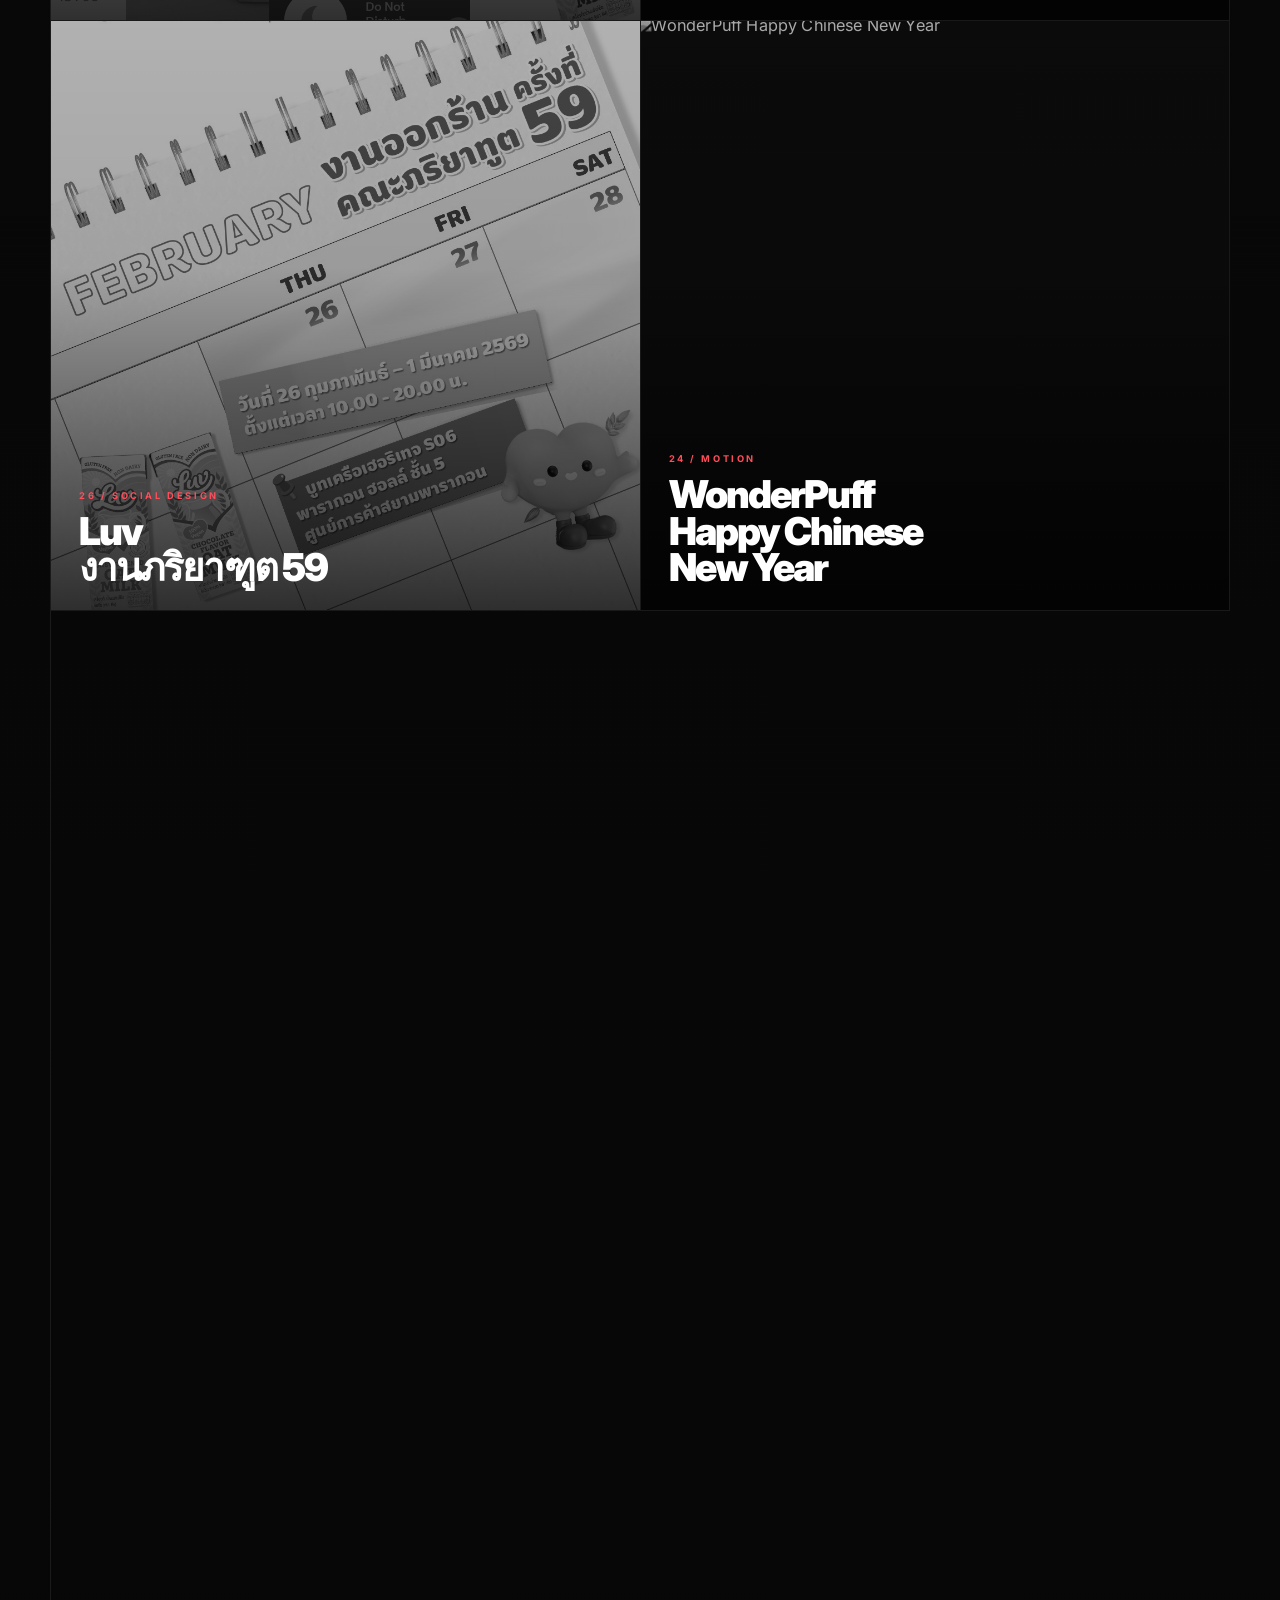
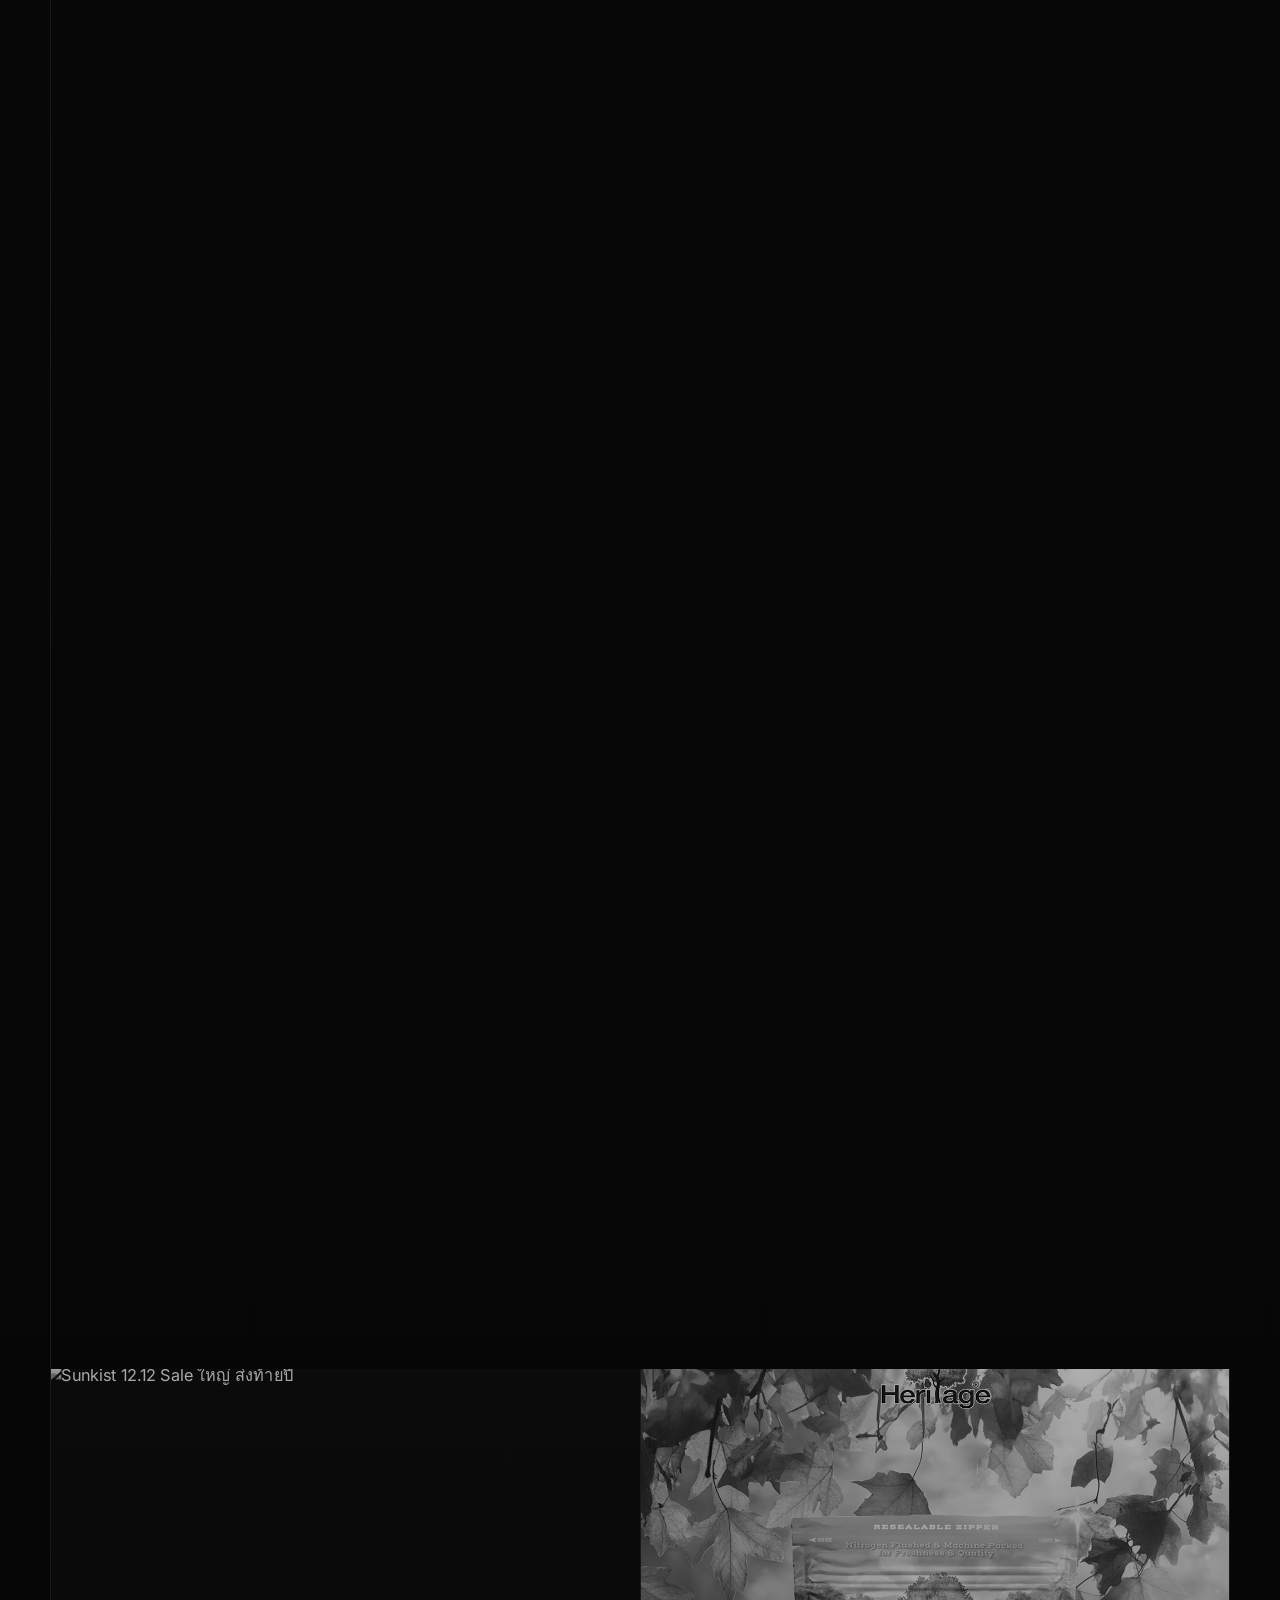
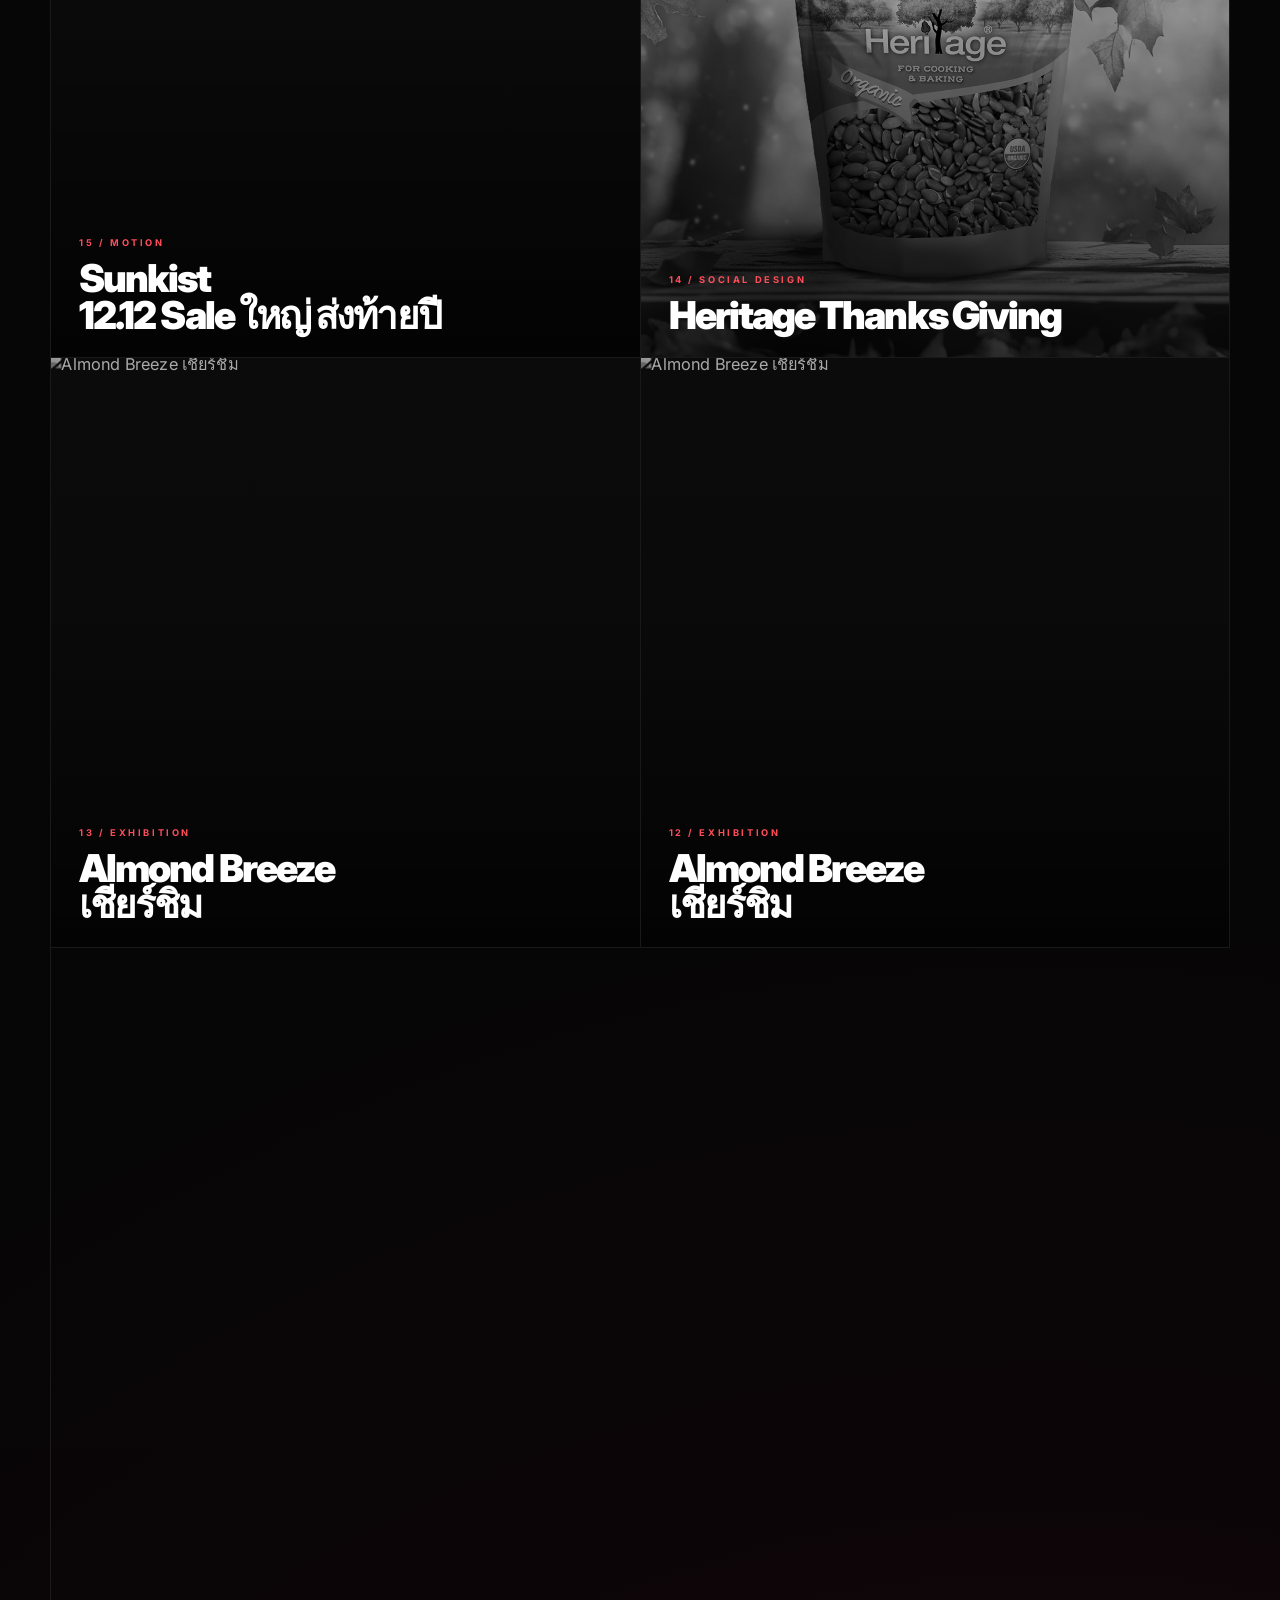
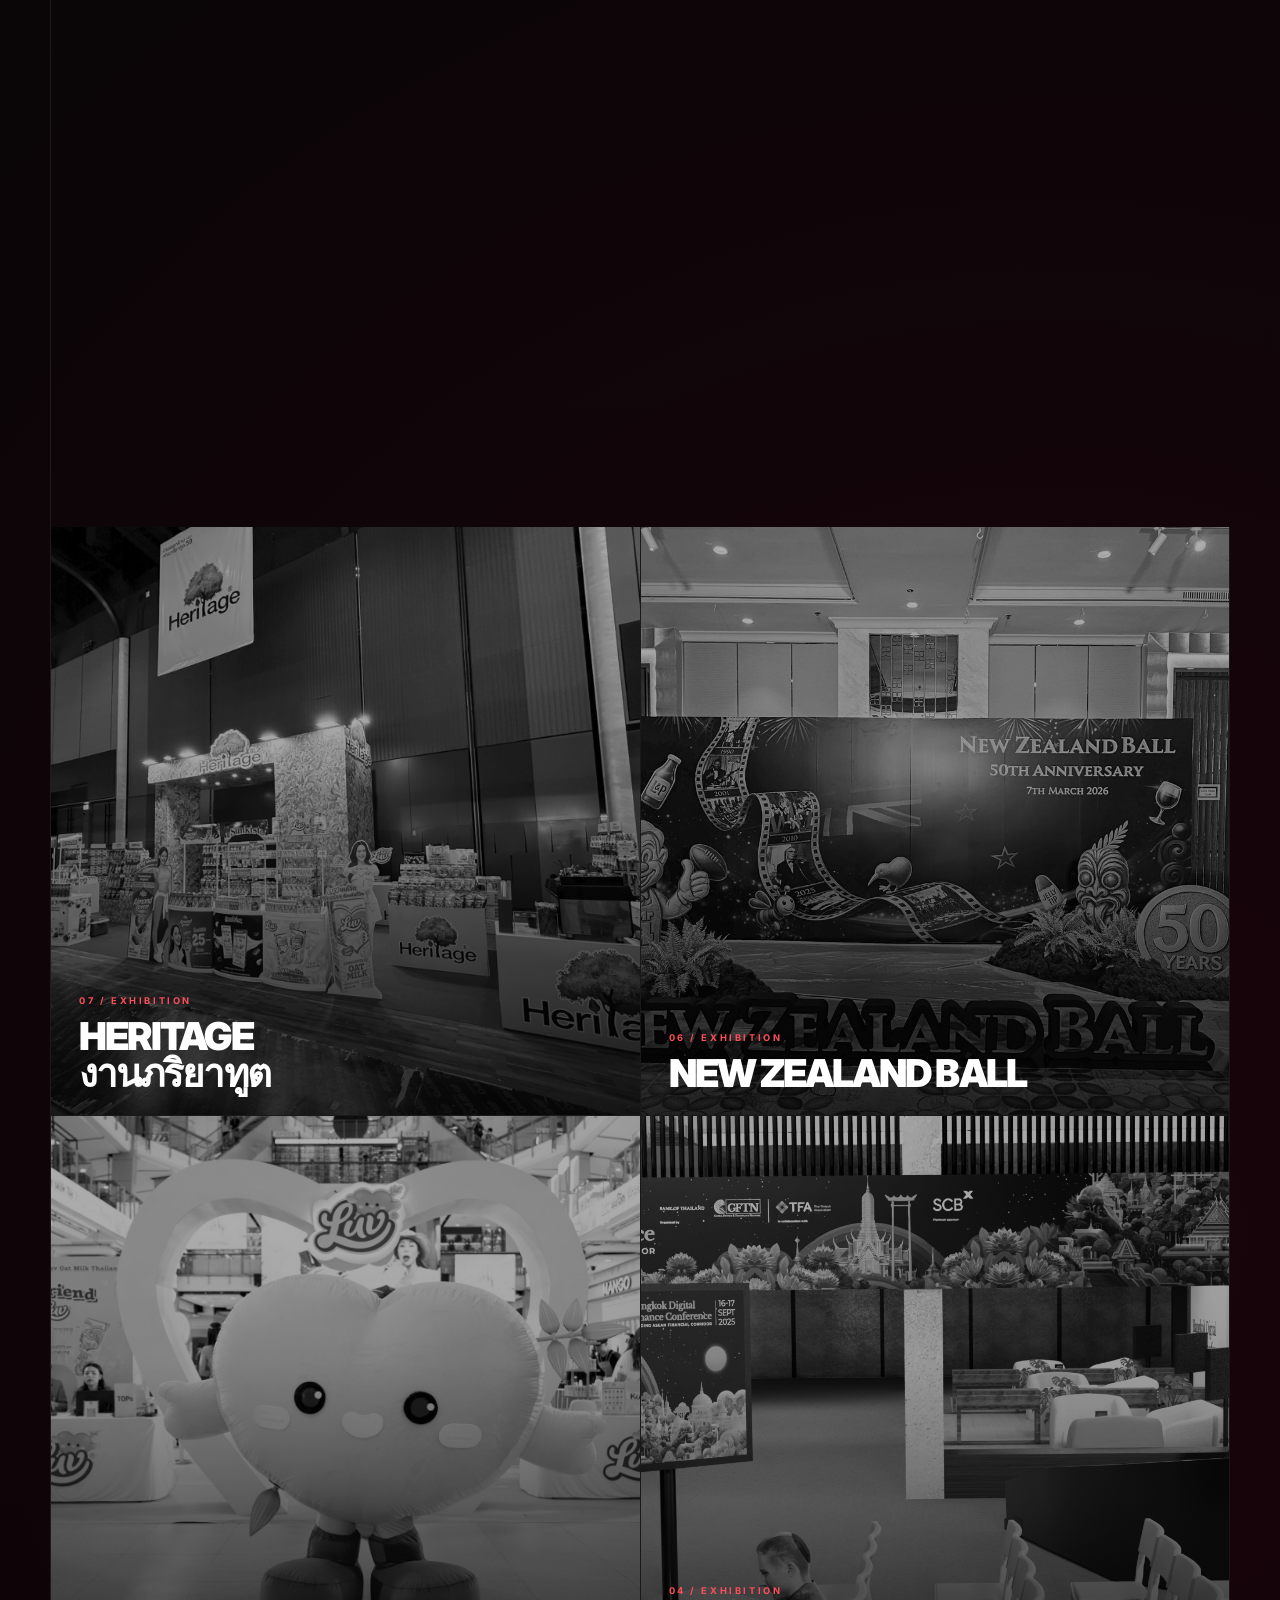
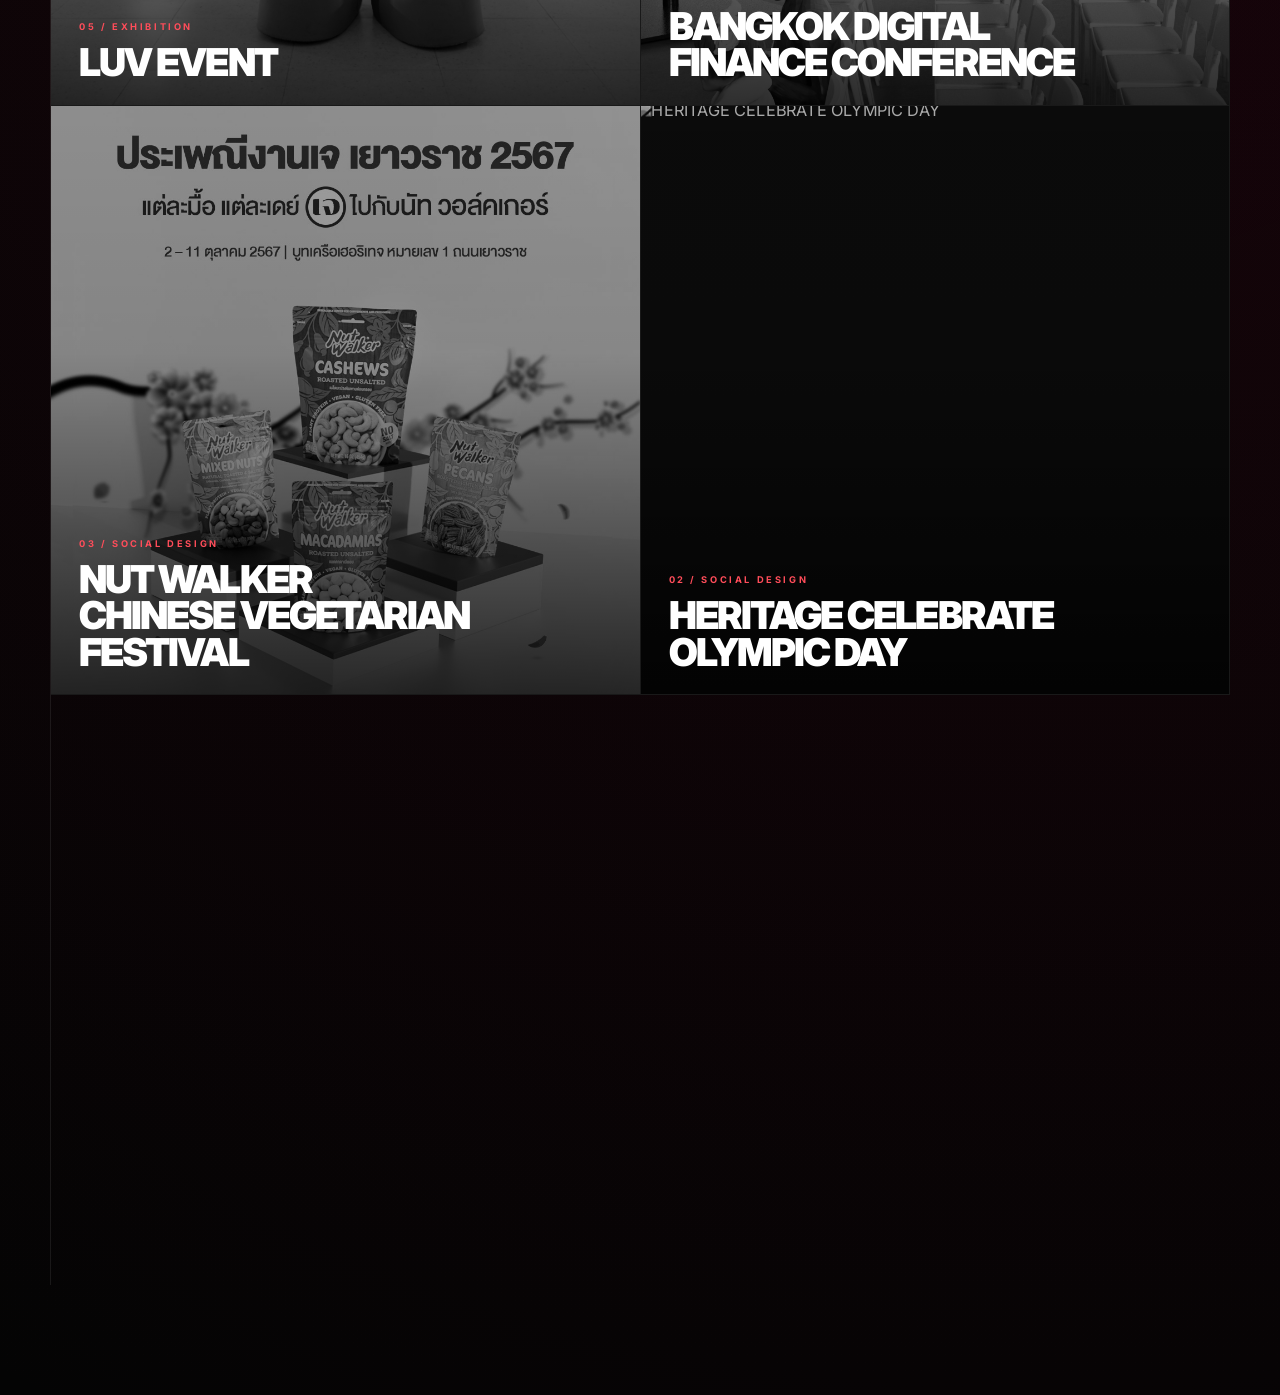
==== commit b27e54a4: "Add Port Social and Exhibition" ====
--- a/works.html
+++ b/works.html
@@ -36,7 +36,20 @@
             <h2>ALL WORKS</h2>
           </div>
 
-          <div class="project-filter" id="projectFilter"></div>
+          <div class="project-toolbar">
+            <div class="project-filter" id="projectFilter"></div>
+
+            <button
+              class="sort-icon-btn"
+              id="sortToggleBtn"
+              type="button"
+              data-order="desc"
+              aria-label="Sort by newest"
+              title="Sort by newest"
+            >
+              <span class="sort-icon" id="sortIcon">↓</span>
+            </button>
+          </div>
         </div>
 
         <div class="project-grid" id="projectGrid"></div>
--- a/styles.css
+++ b/styles.css
@@ -64,6 +64,10 @@
   z-index: 1;
 }
 
+/* =========================
+   HEADER
+========================= */
+
 .site-header {
   position: fixed;
   top: 0;
@@ -98,7 +102,8 @@
 .footer-links a,
 .view-all-btn,
 .back-link,
-.lightbox-close {
+.lightbox-close,
+.sort-icon-btn {
   transition: 0.3s ease;
 }
 
@@ -154,11 +159,16 @@
 }
 
 .contact-btn:hover,
-.view-all-btn:hover {
+.view-all-btn:hover,
+.sort-icon-btn:hover {
   border-color: var(--accent);
   color: var(--accent);
   box-shadow: 0 0 0 1px rgba(255, 77, 90, 0.18), 0 10px 30px rgba(255, 77, 90, 0.1);
 }
+
+/* =========================
+   TYPO
+========================= */
 
 .eyebrow {
   margin: 0 0 12px;
@@ -179,6 +189,10 @@
   letter-spacing: -0.05em;
   font-weight: 900;
 }
+
+/* =========================
+   HERO
+========================= */
 
 .hero {
   min-height: 100vh;
@@ -267,6 +281,10 @@
   }
 }
 
+/* =========================
+   PROJECTS SECTION
+========================= */
+
 .projects {
   padding: 110px 0 220px;
   position: relative;
@@ -293,6 +311,14 @@
 .about h2,
 .contact h2 {
   font-size: clamp(2.4rem, 6vw, 5rem);
+}
+
+.project-toolbar {
+  display: flex;
+  align-items: center;
+  gap: 18px;
+  flex-wrap: wrap;
+  justify-content: flex-end;
 }
 
 .project-filter {
@@ -334,6 +360,23 @@
 .filter-btn:hover::after,
 .filter-btn.active::after {
   transform: scaleX(1);
+}
+
+.sort-icon-btn {
+  width: 42px;
+  height: 42px;
+  display: inline-flex;
+  align-items: center;
+  justify-content: center;
+  border: 1px solid var(--line-strong);
+  background: transparent;
+  color: rgba(255,255,255,0.88);
+  cursor: pointer;
+}
+
+.sort-icon {
+  font-size: 1rem;
+  line-height: 1;
 }
 
 .project-grid {
@@ -383,18 +426,51 @@
   pointer-events: none;
 }
 
-.project-image img {
+.project-image img,
+.project-video,
+.project-video-embed {
   width: 100%;
   height: 100%;
+  display: block;
+}
+
+.project-image img,
+.project-video {
   object-fit: cover;
-  filter: grayscale(100%) brightness(0.72);
+}
+
+.project-video-embed {
+  border: 0;
+  pointer-events: none;
+}
+
+.project-image img,
+.project-video {
   transform: scale(1.02);
   transition: filter 0.45s ease, transform 0.55s ease;
 }
 
-.project-card:hover .project-image img {
+/* default = เปิด hover reveal */
+.project-image img,
+.project-video {
+  filter: grayscale(100%) brightness(0.72);
+}
+
+.project-card:hover .project-image img,
+.project-card:hover .project-video {
   filter: grayscale(0%) brightness(1);
   transform: scale(1.06);
+}
+
+/* ถ้ามี project ใด project หนึ่ง hoverReveal:false ให้ปิดทั้งเว็บ */
+body.disable-hover-reveal .project-image img,
+body.disable-hover-reveal .project-video {
+  filter: none;
+}
+
+body.disable-hover-reveal .project-card:hover .project-image img,
+body.disable-hover-reveal .project-card:hover .project-video {
+  transform: scale(1.03);
 }
 
 .project-overlay {
@@ -456,6 +532,10 @@
   color: var(--muted);
 }
 
+/* =========================
+   ABOUT
+========================= */
+
 .about {
   padding: 64px 0 110px;
 }
@@ -473,6 +553,10 @@
   color: #c7c7c7;
   line-height: 1.8;
 }
+
+/* =========================
+   CONTACT
+========================= */
 
 .contact {
   padding: 40px 0 110px;
@@ -531,6 +615,10 @@
   color: #fff;
 }
 
+/* =========================
+   FOOTER
+========================= */
+
 .site-footer {
   padding: 20px 0;
   border-top: 1px solid var(--line);
@@ -557,6 +645,10 @@
 .footer-links a:hover {
   color: #fff;
 }
+
+/* =========================
+   PROJECT DETAIL PAGE
+========================= */
 
 .project-page {
   padding-top: 110px;
@@ -592,9 +684,30 @@
   background: #0b0b0b;
 }
 
-.project-banner-image img {
+.project-banner-image img,
+.project-banner-video,
+.project-banner-embed {
   width: 100%;
   display: block;
+}
+
+.project-banner-video {
+  max-height: 80vh;
+  background: #000;
+}
+
+.project-banner-embed-wrap {
+  position: relative;
+  width: 100%;
+  aspect-ratio: 16 / 9;
+  background: #000;
+}
+
+.project-banner-embed {
+  position: absolute;
+  inset: 0;
+  height: 100%;
+  border: 0;
 }
 
 .project-info {
@@ -639,6 +752,10 @@
   color: #fff;
 }
 
+/* =========================
+   PROJECT GALLERY
+========================= */
+
 .project-gallery {
   padding: 0 0 100px;
 }
@@ -674,17 +791,71 @@
   aspect-ratio: 2 / 1;
 }
 
-.gallery-item img {
+.gallery-item img,
+.gallery-video,
+.gallery-video-embed {
   width: 100%;
   height: 100%;
+  display: block;
+}
+
+.gallery-item img,
+.gallery-video {
   object-fit: cover;
-  display: block;
+}
+
+.gallery-video-embed {
+  border: 0;
+  pointer-events: none;
+}
+
+.gallery-item:hover img,
+.gallery-item:hover .gallery-video {
+  transform: scale(1.04);
+}
+
+.gallery-item img,
+.gallery-video {
   transition: transform 0.45s ease;
 }
 
-.gallery-item:hover img {
-  transform: scale(1.04);
-}
+.gallery-item.is-video {
+  position: relative;
+  overflow: hidden;
+  cursor: pointer;
+}
+
+.video-overlay {
+  position: absolute;
+  inset: 0;
+  display: flex;
+  align-items: flex-end;
+  justify-content: flex-start;
+  padding: 18px;
+  background: linear-gradient(
+    180deg,
+    rgba(0,0,0,0.06) 0%,
+    rgba(0,0,0,0.16) 55%,
+    rgba(0,0,0,0.55) 100%
+  );
+  pointer-events: none;
+}
+
+.video-badge {
+  display: inline-flex;
+  align-items: center;
+  min-height: 38px;
+  padding: 0 14px;
+  border: 1px solid rgba(255,255,255,0.2);
+  background: rgba(0,0,0,0.45);
+  color: #fff;
+  font-size: 0.68rem;
+  letter-spacing: 0.14em;
+}
+
+/* =========================
+   LIGHTBOX
+========================= */
 
 .lightbox {
   position: fixed;
@@ -710,6 +881,20 @@
   max-height: 88vh;
   object-fit: contain;
   box-shadow: 0 20px 60px rgba(0, 0, 0, 0.45);
+}
+
+.lightbox-video {
+  max-width: min(1200px, 92vw);
+  max-height: 88vh;
+  object-fit: contain;
+  background: #000;
+}
+
+.lightbox-embed {
+  width: min(1200px, 92vw);
+  aspect-ratio: 16 / 9;
+  border: 0;
+  background: #000;
 }
 
 .lightbox-close {
@@ -731,6 +916,10 @@
   color: var(--accent);
 }
 
+/* =========================
+   REVEAL
+========================= */
+
 .reveal {
   opacity: 0;
   transform: translateY(26px);
@@ -742,51 +931,9 @@
   transform: translateY(0);
 }
 
-.project-video,
-.gallery-video,
-.project-banner-video,
-.lightbox-video {
-  width: 100%;
-  height: 100%;
-  object-fit: cover;
-  display: block;
-}
-
-.project-banner-video {
-  max-height: 80vh;
-  background: #000;
-}
-
-.gallery-item.is-video {
-  position: relative;
-}
-
-.video-open-btn {
-  position: absolute;
-  left: 20px;
-  bottom: 20px;
-  z-index: 2;
-  min-height: 40px;
-  padding: 0 16px;
-  border: 1px solid rgba(255,255,255,0.22);
-  background: rgba(0,0,0,0.45);
-  color: #fff;
-  cursor: pointer;
-  letter-spacing: 0.14em;
-  font-size: 0.68rem;
-}
-
-.video-open-btn:hover {
-  border-color: var(--accent);
-  color: var(--accent);
-}
-
-.lightbox-video {
-  max-width: min(1200px, 92vw);
-  max-height: 88vh;
-  object-fit: contain;
-  background: #000;
-}
+/* =========================
+   RESPONSIVE
+========================= */
 
 @media (max-width: 900px) {
   .nav-wrap {
@@ -808,6 +955,10 @@
     grid-template-columns: 1fr;
   }
 
+  .project-toolbar {
+    justify-content: flex-start;
+  }
+
   .project-filter {
     justify-content: flex-start;
   }
